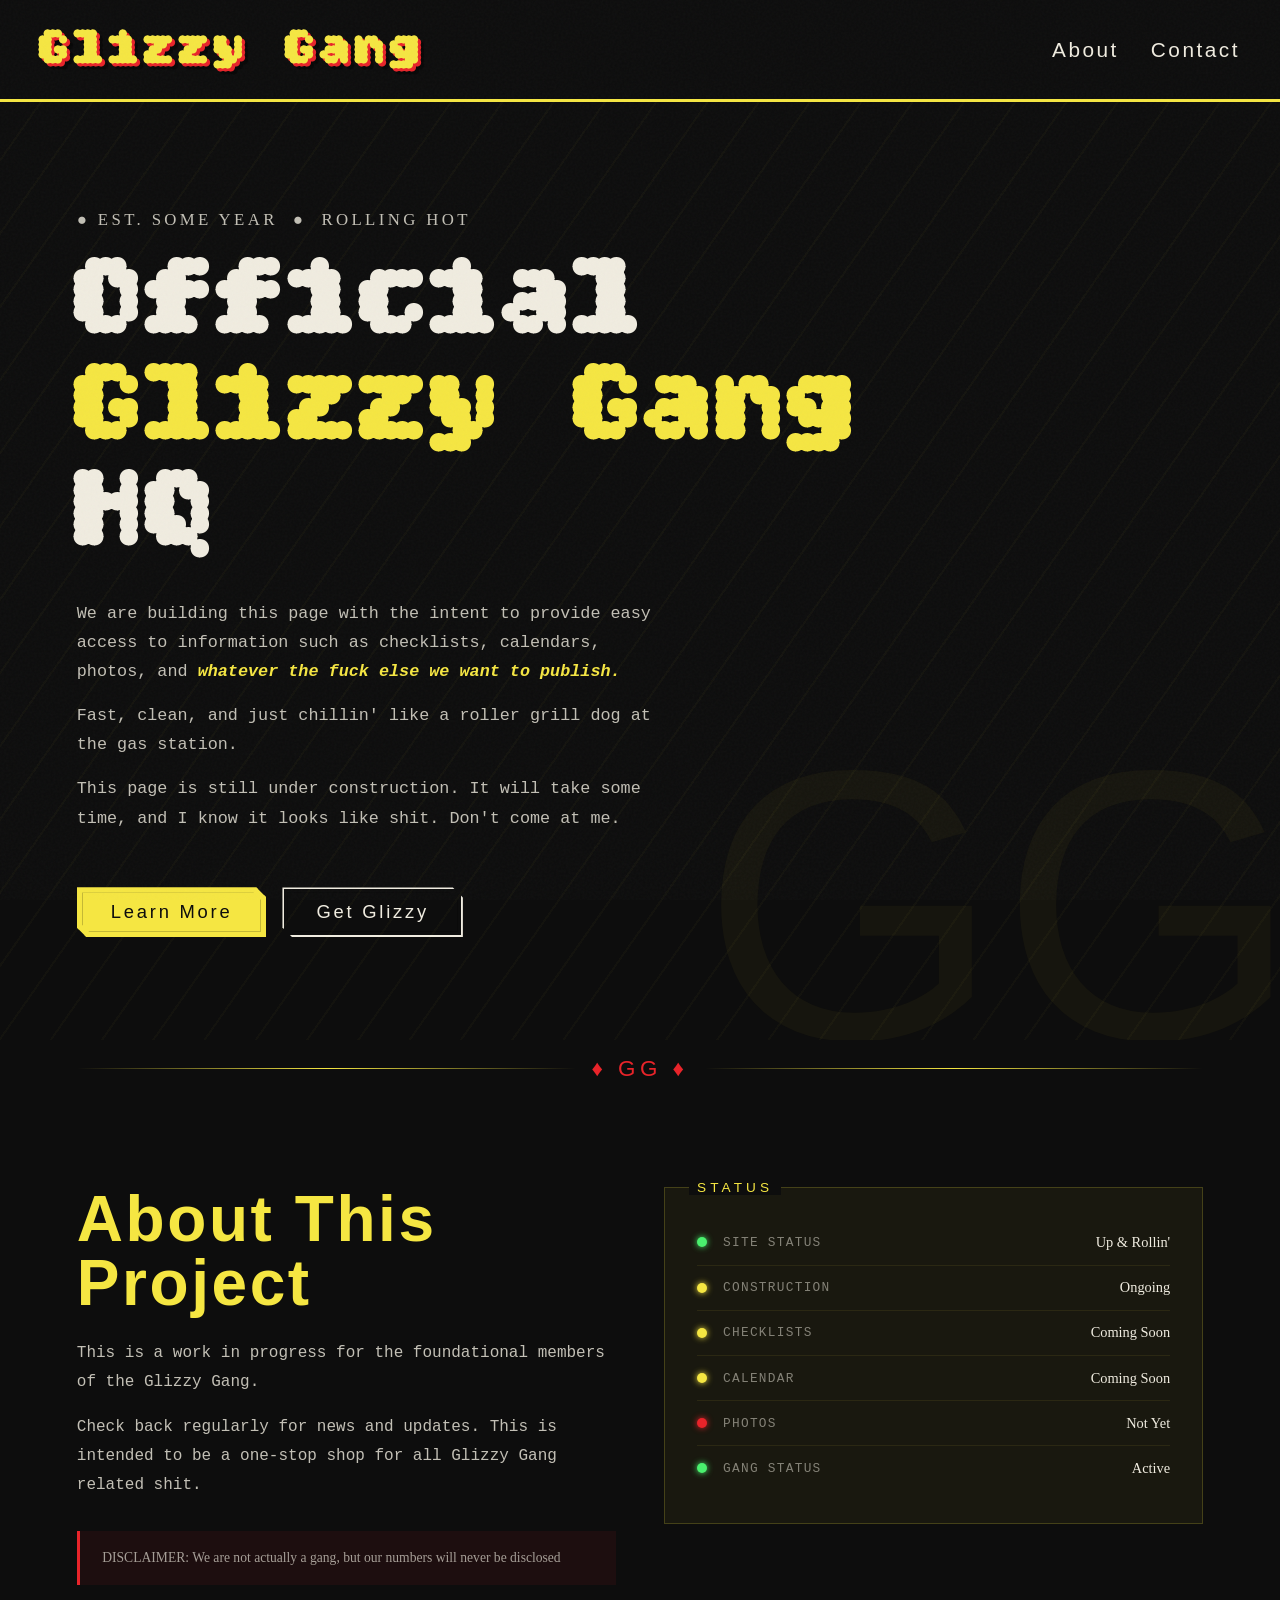
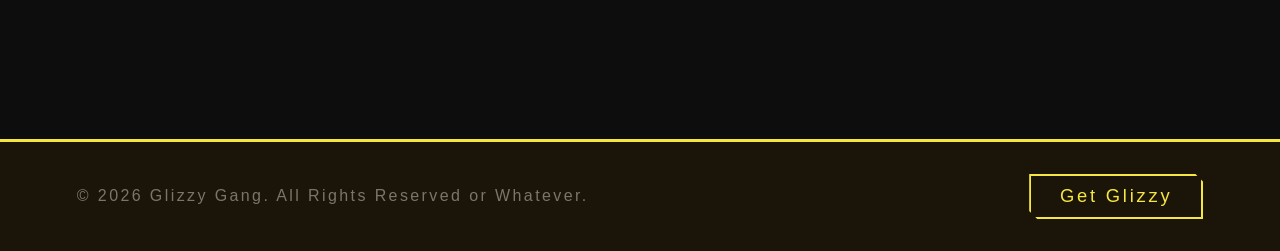
==== index.html @ 9ee218c0 "Major Update index.html New design" ====
<!DOCTYPE html>
<html lang="en">
<head>
    <meta charset="UTF-8">
    <meta name="viewport" content="width=device-width, initial-scale=1.0">
    <title>Glizzy Gang</title>
    <link rel="preconnect" href="https://fonts.googleapis.com">
<link rel="preconnect" href="https://fonts.gstatic.com" crossorigin>
<link href="https://fonts.googleapis.com/css2?family=Bitcount+Grid+Double:wght@100..900&display=swap" rel="stylesheet">

    <style>
        :root {
            --yellow: #f5e642;
            --red: #e8242a;
            --black: #0d0d0d;
            --off-white: #f0ece0;
            --grease: #1a1508;
        }

        * {
            margin: 0;
            padding: 0;
            box-sizing: border-box;
        }

        html {
            scroll-behavior: smooth;
        }

        body {
            background-color: var(--black);
            color: var(--off-white);
            font-family: 'Special Elite', monospace;
            overflow-x: hidden;
            cursor: crosshair;
        }

        /* === GRAIN OVERLAY === */
        body::before {
            content: '';
            position: fixed;
            inset: 0;
            background-image: url("data:image/svg+xml,%3Csvg viewBox='0 0 512 512' xmlns='http://www.w3.org/2000/svg'%3E%3Cfilter id='noise'%3E%3CfeTurbulence type='fractalNoise' baseFrequency='0.75' numOctaves='4' stitchTiles='stitch'/%3E%3C/filter%3E%3Crect width='100%25' height='100%25' filter='url(%23noise)' opacity='0.08'/%3E%3C/svg%3E");
            pointer-events: none;
            z-index: 9999;
            opacity: 0.4;
        }

        /* === HEADER === */
        header {
            display: flex;
            align-items: center;
            justify-content: space-between;
            padding: 1.2rem 2.5rem;
            border-bottom: 3px solid var(--yellow);
            background: var(--black);
            position: sticky;
            top: 0;
            z-index: 100;
        }

        header h1 {
            font-family: 'Bitcount Grid Double', sans-serif;
            font-size: clamp(2rem, 5vw, 3.2rem);
            letter-spacing: 0.08em;
            color: var(--yellow);
            text-shadow: 3px 3px 0 var(--red), 6px 6px 0 rgba(0,0,0,0.4);
            animation: flicker 6s infinite;
        }

        @keyframes flicker {
            0%, 95%, 100% { opacity: 1; }
            96% { opacity: 0.7; }
            97% { opacity: 1; }
            98% { opacity: 0.5; }
            99% { opacity: 1; }
        }

        nav {
            display: flex;
            gap: 2rem;
        }

        nav a {
            font-family: 'Bebas Neue', sans-serif;
            font-size: 1.3rem;
            letter-spacing: 0.12em;
            color: var(--off-white);
            text-decoration: none;
            position: relative;
            transition: color 0.2s;
        }

        nav a::after {
            content: '';
            position: absolute;
            bottom: -3px;
            left: 0;
            width: 0;
            height: 2px;
            background: var(--red);
            transition: width 0.25s ease;
        }

        nav a:hover {
            color: var(--yellow);
        }

        nav a:hover::after {
            width: 100%;
        }

        /* === HERO === */
        .hero {
            min-height: 90vh;
            display: flex;
            flex-direction: column;
            justify-content: center;
            padding: clamp(3rem, 8vw, 7rem) clamp(1.5rem, 6vw, 5rem);
            position: relative;
            overflow: hidden;
        }

        /* diagonal stripe background */
        .hero::before {
            content: '';
            position: absolute;
            inset: 0;
            background: repeating-linear-gradient(
                -55deg,
                transparent,
                transparent 40px,
                rgba(245, 230, 66, 0.028) 40px,
                rgba(245, 230, 66, 0.028) 42px
            );
            pointer-events: none;
        }

        /* big decorative number */
        .hero::after {
            content: 'GG';
            position: absolute;
            right: -0.05em;
            bottom: -0.15em;
            font-family: 'Bebas Neue', sans-serif;
            font-size: clamp(12rem, 30vw, 26rem);
            color: rgba(245, 230, 66, 0.04);
            line-height: 1;
            pointer-events: none;
            user-select: none;
        }

        .hero-tag {
            font-family: 'Permanent Marker', cursive;
            font-size: clamp(0.8rem, 2vw, 1rem);
            color: var(--red);
            letter-spacing: 0.2em;
            text-transform: uppercase;
            margin-bottom: 1rem;
            animation: slideIn 0.6s ease both;
        }

        .hero h2 {
            font-family: 'Bitcount Grid Double', sans-serif;
            font-size: clamp(3rem, 9vw, 8rem);
            line-height: 0.92;
            letter-spacing: 0.02em;
            color: var(--off-white);
            max-width: 14ch;
            margin-bottom: 2rem;
            animation: slideIn 0.7s ease 0.1s both;
        }

        .hero h2 span {
            color: var(--yellow);
            display: block;
        }

        .hero-body {
            max-width: 600px;
            animation: slideIn 0.7s ease 0.2s both;
        }

        .hero p {
            font-size: clamp(0.9rem, 1.8vw, 1.05rem);
            line-height: 1.75;
            color: rgba(240, 236, 224, 0.8);
            margin-bottom: 0.9rem;
        }

        .hero p strong {
            color: var(--yellow);
            font-style: italic;
        }

        .hero-actions {
            margin-top: 2.5rem;
            display: flex;
            gap: 1rem;
            flex-wrap: wrap;
            animation: slideIn 0.7s ease 0.3s both;
        }

        .btn {
            display: inline-block;
            font-family: 'Bebas Neue', sans-serif;
            font-size: 1.15rem;
            letter-spacing: 0.15em;
            padding: 0.75rem 2rem;
            background: var(--yellow);
            color: var(--black);
            text-decoration: none;
            border: 2px solid var(--yellow);
            position: relative;
            transition: all 0.18s ease;
            clip-path: polygon(0 0, calc(100% - 10px) 0, 100% 10px, 100% 100%, 10px 100%, 0 calc(100% - 10px));
        }

        .btn::before {
            content: '';
            position: absolute;
            inset: 3px;
            border: 1px solid rgba(0,0,0,0.2);
            clip-path: polygon(0 0, calc(100% - 8px) 0, 100% 8px, 100% 100%, 8px 100%, 0 calc(100% - 8px));
            pointer-events: none;
        }

        .btn:hover {
            background: var(--red);
            border-color: var(--red);
            color: var(--off-white);
            transform: translate(-2px, -2px);
            box-shadow: 4px 4px 0 var(--yellow);
        }

        .btn-ghost {
            background: transparent;
            color: var(--off-white);
            border-color: var(--off-white);
        }

        .btn-ghost:hover {
            background: var(--off-white);
            color: var(--black);
            box-shadow: 4px 4px 0 rgba(240, 236, 224, 0.3);
        }

        /* === DIVIDER === */
        .divider {
            display: flex;
            align-items: center;
            gap: 1rem;
            padding: 0 clamp(1.5rem, 6vw, 5rem);
            margin: 1rem 0;
        }

        .divider-line {
            flex: 1;
            height: 1px;
            background: linear-gradient(90deg, transparent, var(--yellow), transparent);
        }

        .divider-icon {
            font-family: 'Bebas Neue', sans-serif;
            font-size: 1.4rem;
            color: var(--red);
            letter-spacing: 0.2em;
        }

        /* === MAIN CONTENT === */
        .content {
            padding: clamp(3rem, 7vw, 6rem) clamp(1.5rem, 6vw, 5rem);
            display: grid;
            grid-template-columns: 1fr 1fr;
            gap: 3rem;
            align-items: start;
        }

        @media (max-width: 700px) {
            .content { grid-template-columns: 1fr; }
        }

        .content-left {
            animation: slideIn 0.6s ease 0.1s both;
        }

        .content h3 {
            font-family: 'Bebas Neue', sans-serif;
            font-size: clamp(2.5rem, 5vw, 4rem);
            color: var(--yellow);
            line-height: 1;
            margin-bottom: 1.5rem;
            letter-spacing: 0.04em;
        }

        .content p {
            font-size: 1rem;
            line-height: 1.8;
            color: rgba(240, 236, 224, 0.8);
            margin-bottom: 1rem;
        }

        .disclaimer {
            margin-top: 2rem;
            padding: 1rem 1.4rem;
            border-left: 3px solid var(--red);
            background: rgba(232, 36, 42, 0.07);
            font-family: 'Permanent Marker', cursive;
            font-size: 0.85rem;
            color: rgba(240, 236, 224, 0.65);
            line-height: 1.6;
        }

        /* === STATUS CARD === */
        .status-card {
            background: rgba(245, 230, 66, 0.05);
            border: 1px solid rgba(245, 230, 66, 0.2);
            padding: 2rem;
            position: relative;
            animation: slideIn 0.6s ease 0.2s both;
        }

        .status-card::before {
            content: 'STATUS';
            position: absolute;
            top: -0.6em;
            left: 1.5rem;
            font-family: 'Bebas Neue', sans-serif;
            font-size: 0.85rem;
            letter-spacing: 0.3em;
            background: var(--black);
            padding: 0 0.5rem;
            color: var(--yellow);
        }

        .status-item {
            display: flex;
            align-items: center;
            gap: 1rem;
            padding: 0.85rem 0;
            border-bottom: 1px solid rgba(245, 230, 66, 0.08);
            font-size: 0.95rem;
        }

        .status-item:last-child {
            border-bottom: none;
        }

        .status-dot {
            width: 10px;
            height: 10px;
            border-radius: 50%;
            flex-shrink: 0;
        }

        .dot-red { background: var(--red); box-shadow: 0 0 6px var(--red); }
        .dot-yellow {
            background: var(--yellow);
            box-shadow: 0 0 6px var(--yellow);
            animation: pulse 2s infinite;
        }
        .dot-green { background: #4af06e; box-shadow: 0 0 6px #4af06e; }

        @keyframes pulse {
            0%, 100% { opacity: 1; }
            50% { opacity: 0.4; }
        }

        .status-label {
            color: rgba(240, 236, 224, 0.5);
            font-size: 0.8rem;
            letter-spacing: 0.1em;
            text-transform: uppercase;
        }

        .status-value {
            margin-left: auto;
            font-family: 'Permanent Marker', cursive;
            font-size: 0.9rem;
            color: var(--off-white);
        }

        /* === FOOTER === */
        footer {
            margin-top: 4rem;
            padding: 2rem clamp(1.5rem, 6vw, 5rem);
            border-top: 3px solid var(--yellow);
            display: flex;
            align-items: center;
            justify-content: space-between;
            flex-wrap: wrap;
            gap: 1rem;
            background: var(--grease);
        }

        footer p {
            font-family: 'Bebas Neue', sans-serif;
            font-size: 1rem;
            letter-spacing: 0.15em;
            color: rgba(240, 236, 224, 0.45);
        }

        .email-btn {
            display: inline-block;
            font-family: 'Bebas Neue', sans-serif;
            font-size: 1.15rem;
            letter-spacing: 0.15em;
            padding: 0.6rem 1.8rem;
            background: transparent;
            color: var(--yellow);
            text-decoration: none;
            border: 2px solid var(--yellow);
            transition: all 0.18s ease;
            clip-path: polygon(0 0, calc(100% - 8px) 0, 100% 8px, 100% 100%, 8px 100%, 0 calc(100% - 8px));
        }

        .email-btn:hover {
            background: var(--yellow);
            color: var(--black);
        }

        /* === ANIMATIONS === */
        @keyframes slideIn {
            from {
                opacity: 0;
                transform: translateY(22px);
            }
            to {
                opacity: 1;
                transform: translateY(0);
            }
        }

        /* === SCROLLBAR === */
        ::-webkit-scrollbar { width: 6px; }
        ::-webkit-scrollbar-track { background: var(--black); }
        ::-webkit-scrollbar-thumb { background: var(--yellow); }
    </style>
</head>
<body>

    <header>
        <h1>Glizzy Gang</h1>
        <nav>
            <a href="#about">About</a>
            <a href="#contact">Contact</a>
        </nav>
    </header>

    <section class="hero">
        <p class="hero-tag">&#9679; Est. Some Year &nbsp;&#9679;&nbsp; Rolling Hot</p>
        <h2>Official <span>Glizzy Gang</span> HQ</h2>
        <div class="hero-body">
            <p>We are building this page with the intent to provide easy access to information such as checklists, calendars, photos, and <strong>whatever the fuck else we want to publish.</strong></p>
            <p>Fast, clean, and just chillin' like a roller grill dog at the gas station.</p>
            <p>This page is still under construction. It will take some time, and I know it looks like shit. Don't come at me.</p>
        </div>
        <div class="hero-actions">
            <a href="#about" class="btn">Learn More</a>
            <a href="#contact" class="btn btn-ghost">Get Glizzy</a>
        </div>
    </section>

    <div class="divider">
        <div class="divider-line"></div>
        <span class="divider-icon">&#9830; GG &#9830;</span>
        <div class="divider-line"></div>
    </div>

    <main class="content" id="about">
        <div class="content-left">
            <h3>About This Project</h3>
            <p>This is a work in progress for the foundational members of the Glizzy Gang.</p>
            <p>Check back regularly for news and updates. This is intended to be a one-stop shop for all Glizzy Gang related shit.</p>
            <div class="disclaimer">
                DISCLAIMER: We are not actually a gang, but our numbers will never be disclosed
            </div>
        </div>

        <div class="status-card">
            <div class="status-item">
                <div class="status-dot dot-green"></div>
                <span class="status-label">Site Status</span>
                <span class="status-value">Up & Rollin'</span>
            </div>
            <div class="status-item">
                <div class="status-dot dot-yellow"></div>
                <span class="status-label">Construction</span>
                <span class="status-value">Ongoing</span>
            </div>
            <div class="status-item">
                <div class="status-dot dot-yellow"></div>
                <span class="status-label">Checklists</span>
                <span class="status-value">Coming Soon</span>
            </div>
            <div class="status-item">
                <div class="status-dot dot-yellow"></div>
                <span class="status-label">Calendar</span>
                <span class="status-value">Coming Soon</span>
            </div>
            <div class="status-item">
                <div class="status-dot dot-red"></div>
                <span class="status-label">Photos</span>
                <span class="status-value">Not Yet</span>
            </div>
            <div class="status-item">
                <div class="status-dot dot-green"></div>
                <span class="status-label">Gang Status</span>
                <span class="status-value">Active</span>
            </div>
        </div>
    </main>

    <footer id="contact">
        <p>&copy; 2026 Glizzy Gang. All Rights Reserved or Whatever.</p>
        <p><a href="mailto:info@glizzygang.club" class="email-btn">Get Glizzy</a></p>
    </footer>

</body>
</html>
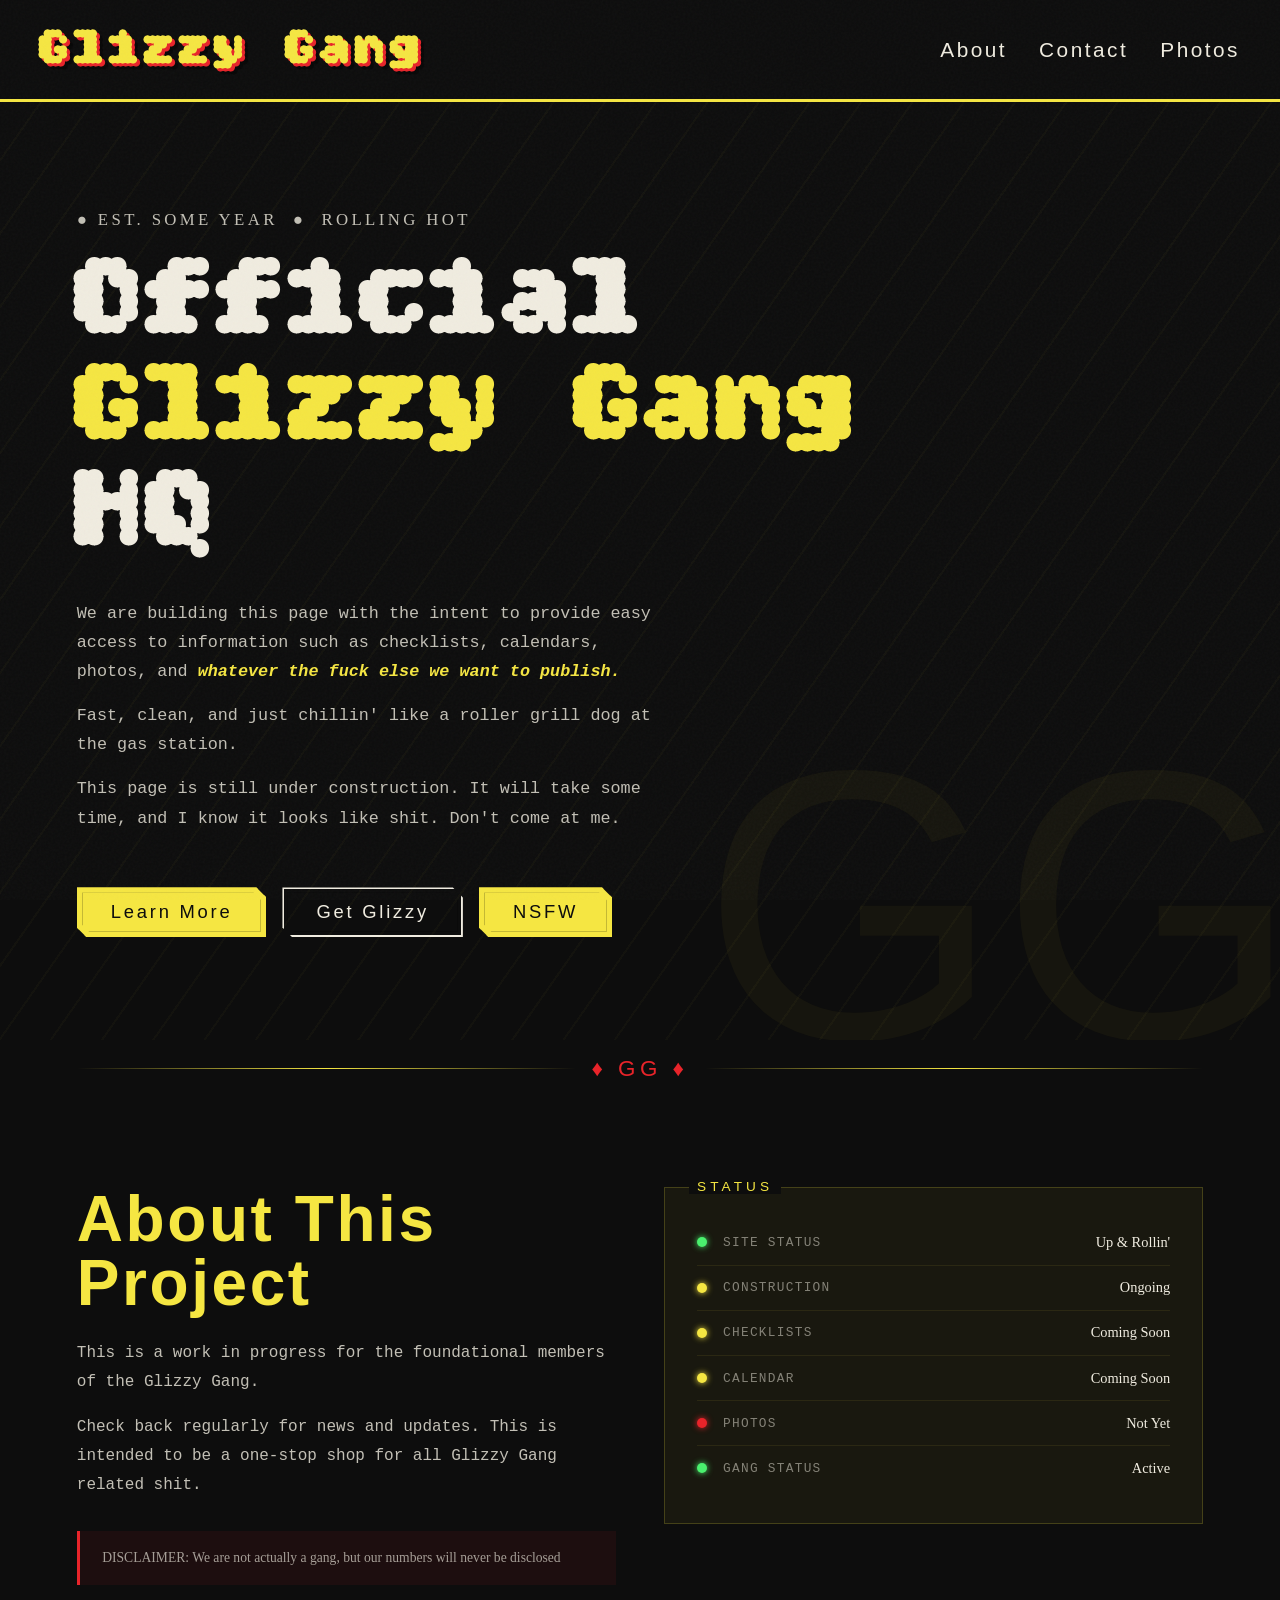
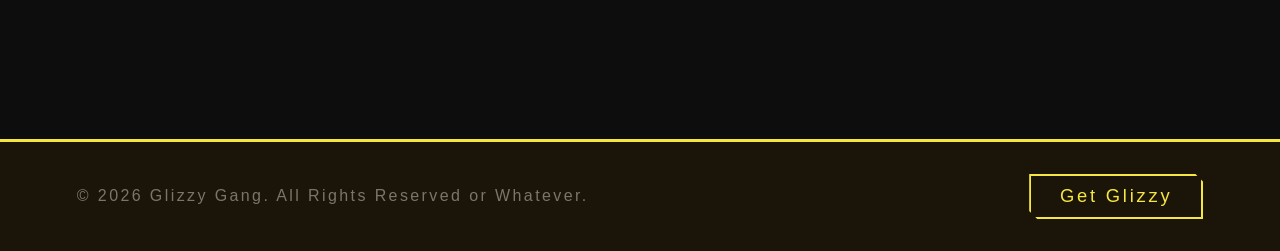
==== commit b60af57b: "Update index.html Add photos button" ====
--- a/index.html
+++ b/index.html
@@ -444,6 +444,7 @@
         <nav>
             <a href="#about">About</a>
             <a href="#contact">Contact</a>
+            <a href="#photos">Photos</a>
         </nav>
     </header>
 
@@ -458,6 +459,7 @@
         <div class="hero-actions">
             <a href="#about" class="btn">Learn More</a>
             <a href="#contact" class="btn btn-ghost">Get Glizzy</a>
+            <a href="#photos" class="btn">NSFW</a>
         </div>
     </section>
 
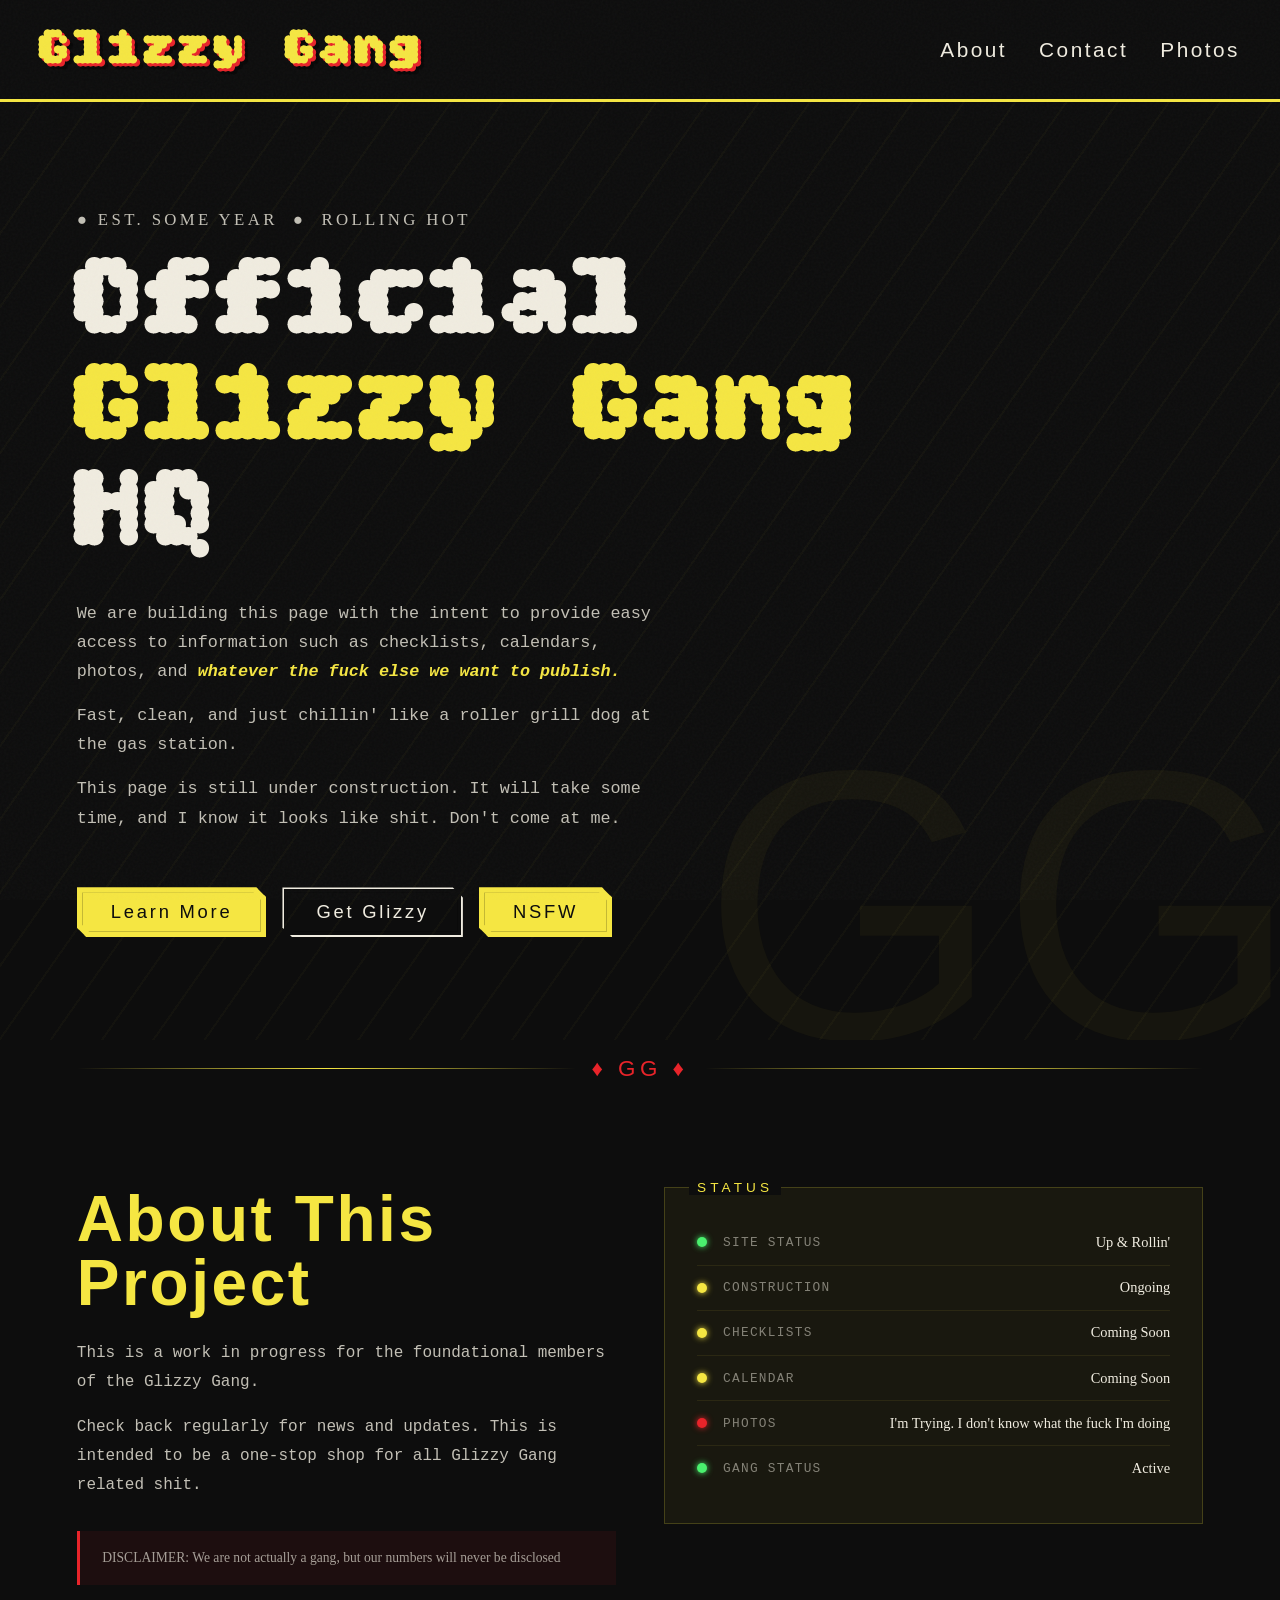
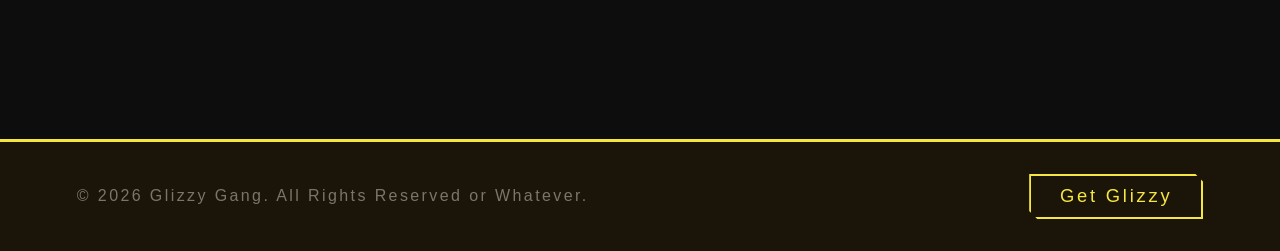
==== commit bee218f8: "Update index.html" ====
--- a/index.html
+++ b/index.html
@@ -503,7 +503,7 @@
             <div class="status-item">
                 <div class="status-dot dot-red"></div>
                 <span class="status-label">Photos</span>
-                <span class="status-value">Not Yet</span>
+                <span class="status-value">I'm Trying. I don't know what the fuck I'm doing</span>
             </div>
             <div class="status-item">
                 <div class="status-dot dot-green"></div>
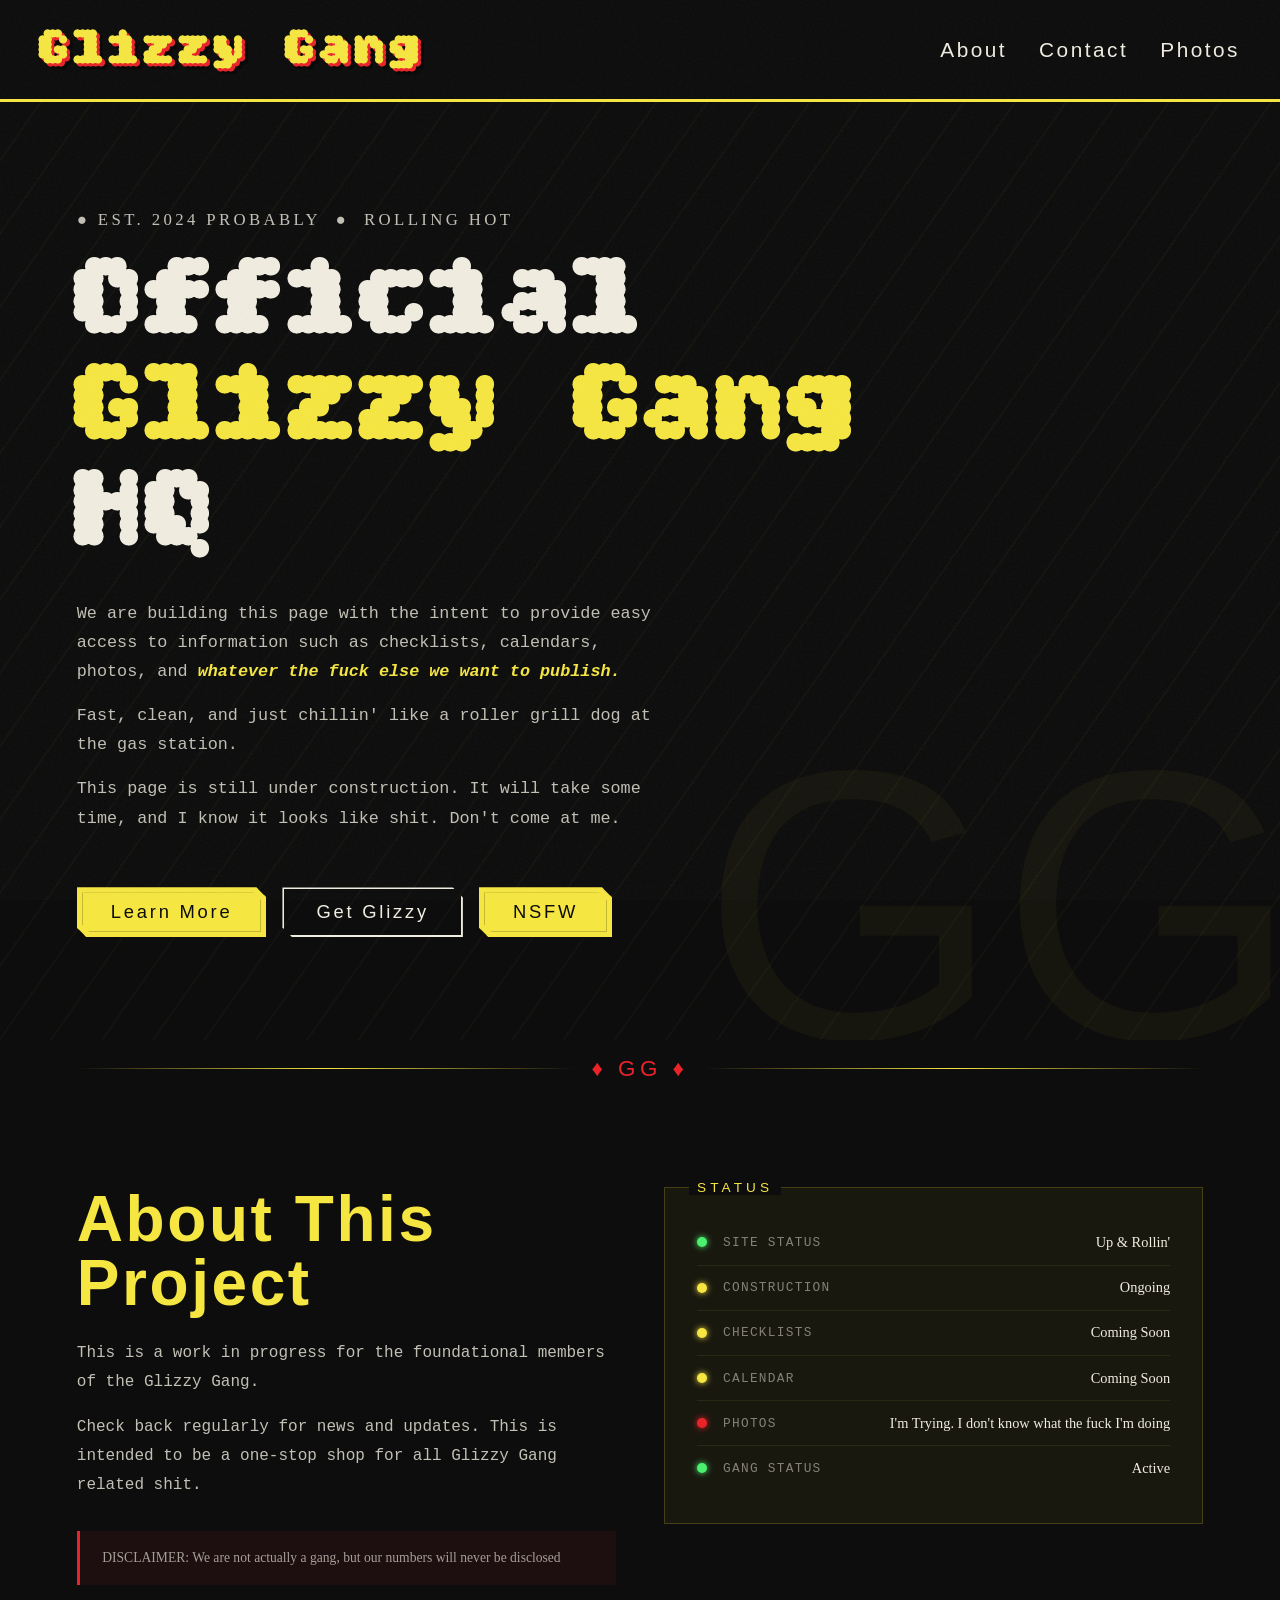
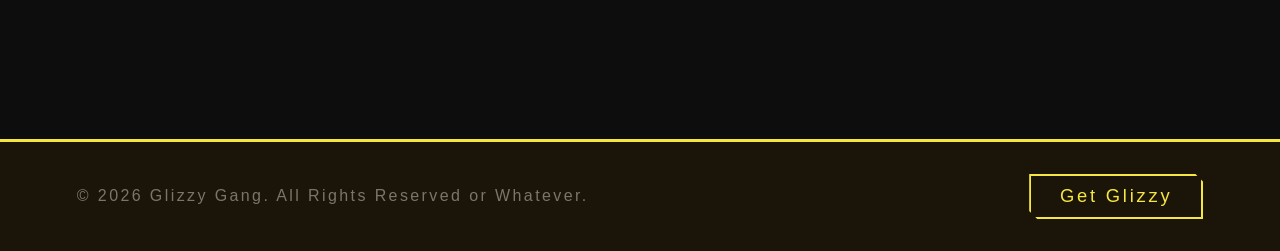
==== commit 988c4084: "Update index.html" ====
--- a/index.html
+++ b/index.html
@@ -449,7 +449,7 @@
     </header>
 
     <section class="hero">
-        <p class="hero-tag">&#9679; Est. Some Year &nbsp;&#9679;&nbsp; Rolling Hot</p>
+        <p class="hero-tag">&#9679; Est. 2024 probably &nbsp;&#9679;&nbsp; Rolling Hot</p>
         <h2>Official <span>Glizzy Gang</span> HQ</h2>
         <div class="hero-body">
             <p>We are building this page with the intent to provide easy access to information such as checklists, calendars, photos, and <strong>whatever the fuck else we want to publish.</strong></p>
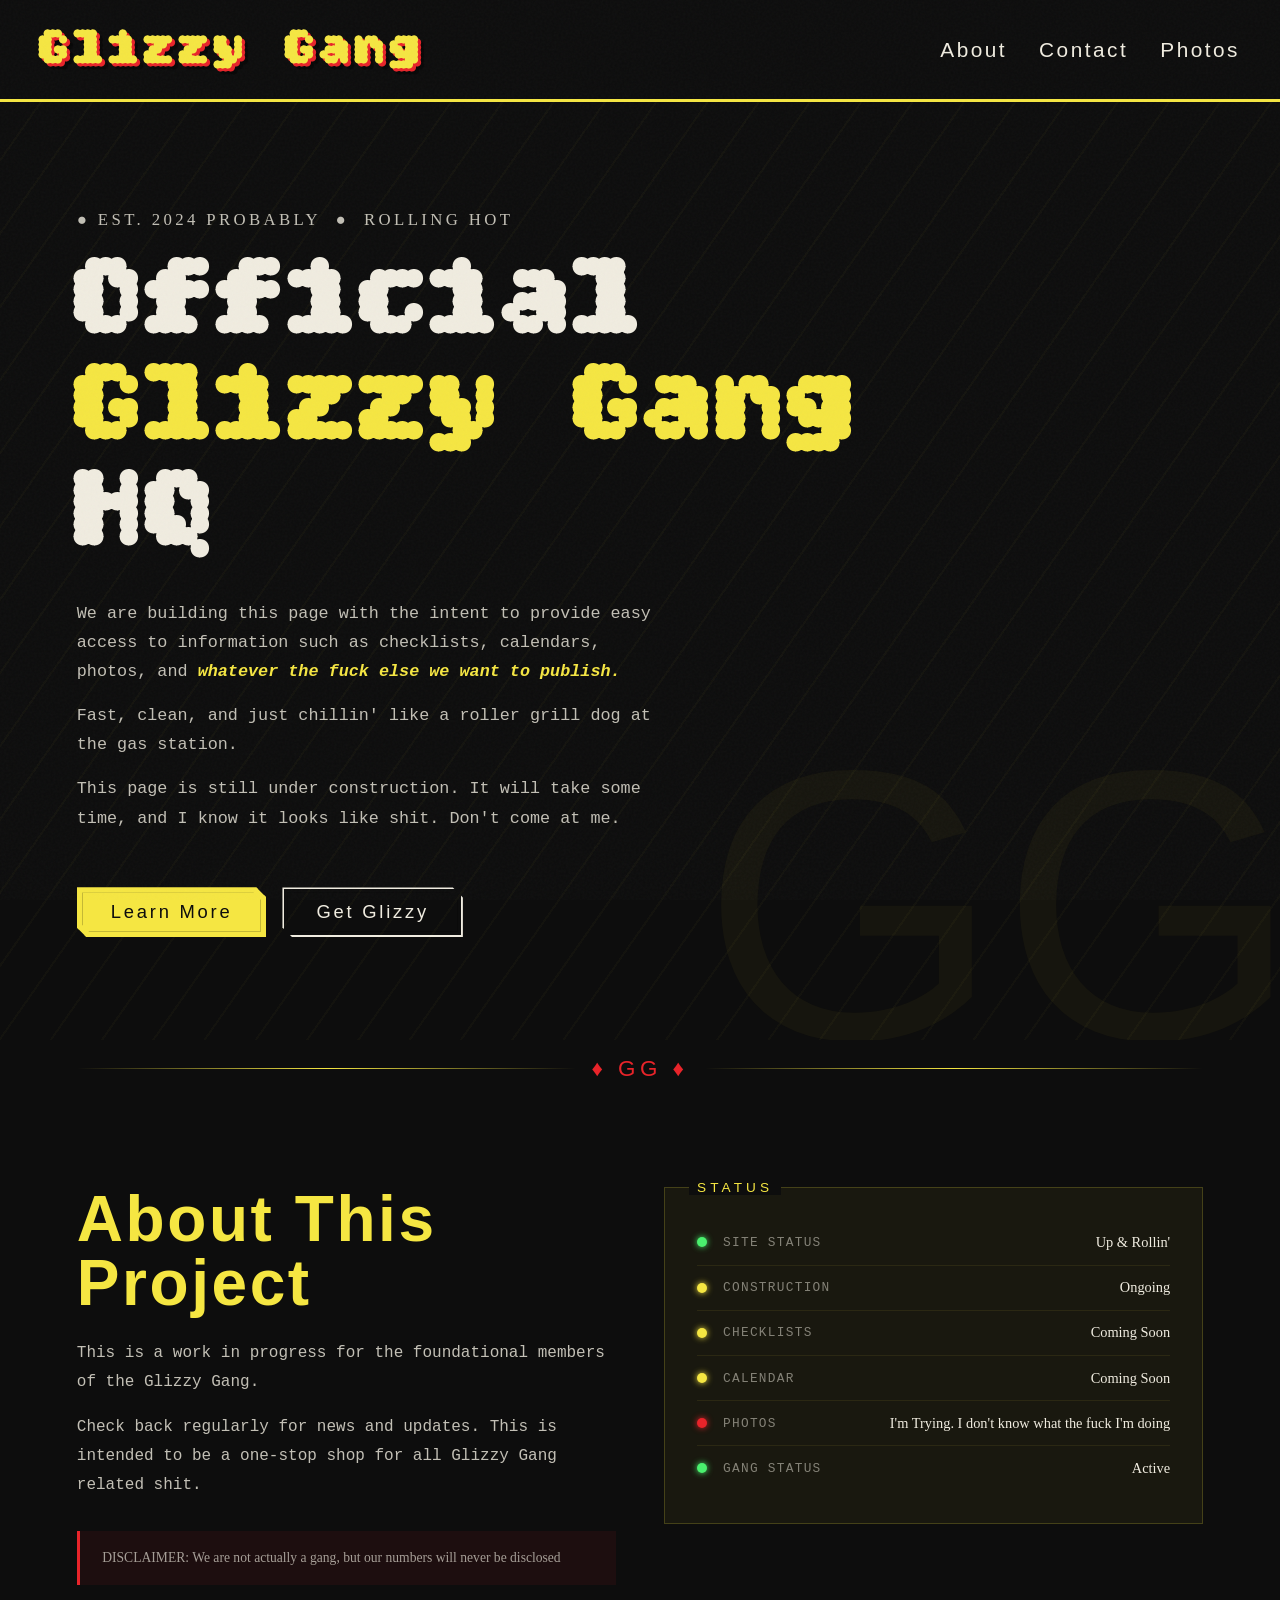
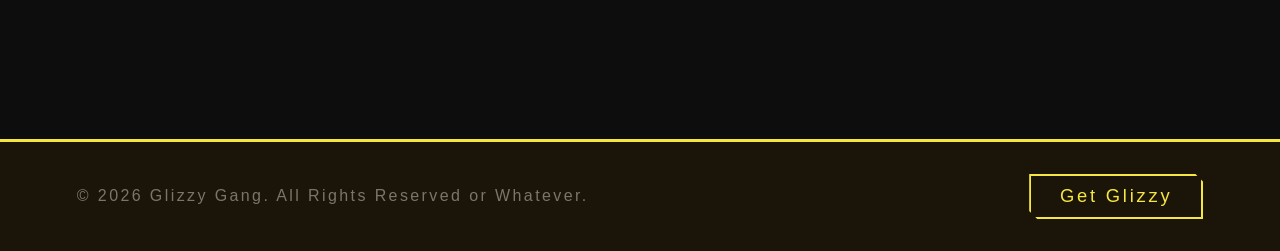
==== commit c8ca4f92: "Update index.html" ====
--- a/index.html
+++ b/index.html
@@ -444,7 +444,7 @@
         <nav>
             <a href="#about">About</a>
             <a href="#contact">Contact</a>
-            <a href="#photos">Photos</a>
+            <a href="photos.html">Photos</a>
         </nav>
     </header>
 
@@ -459,9 +459,8 @@
         <div class="hero-actions">
             <a href="#about" class="btn">Learn More</a>
             <a href="#contact" class="btn btn-ghost">Get Glizzy</a>
-            <a href="#photos" class="btn">NSFW</a>
         </div>
-    </section>
+        </section>
 
     <div class="divider">
         <div class="divider-line"></div>
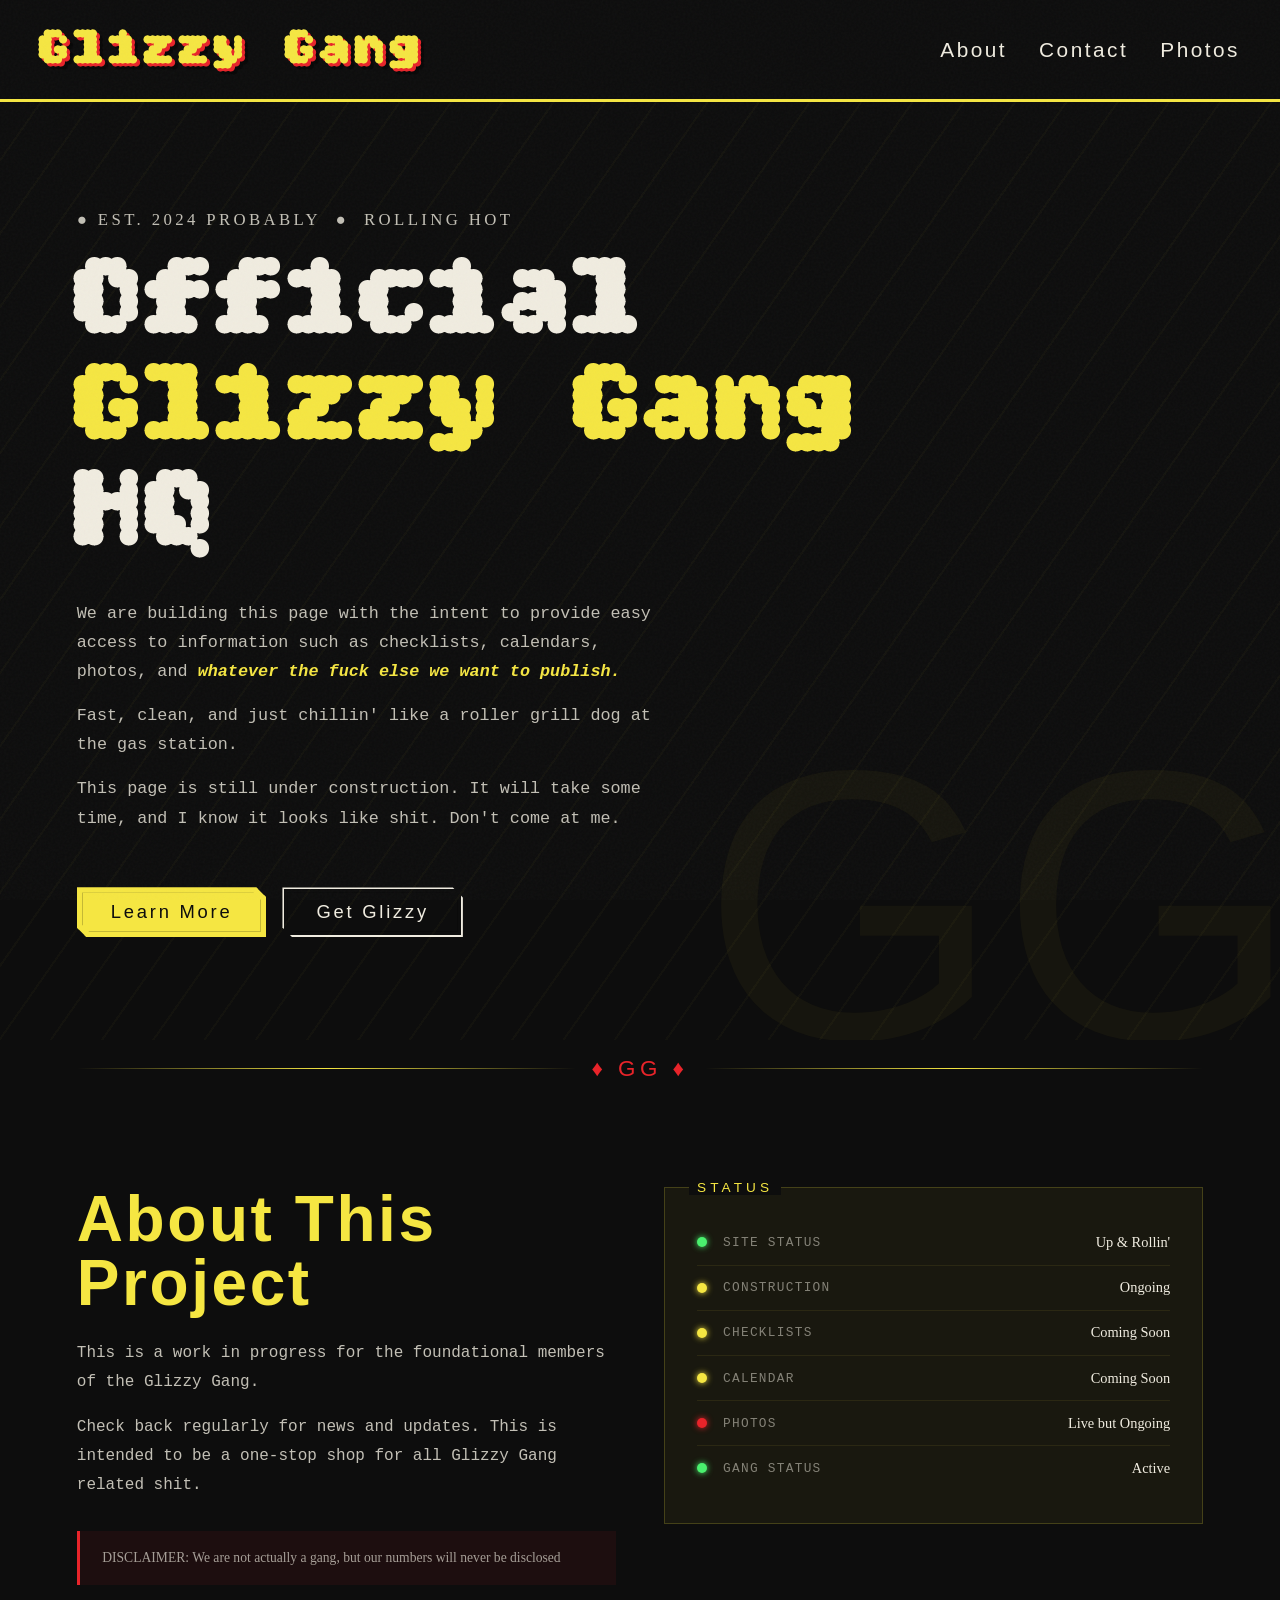
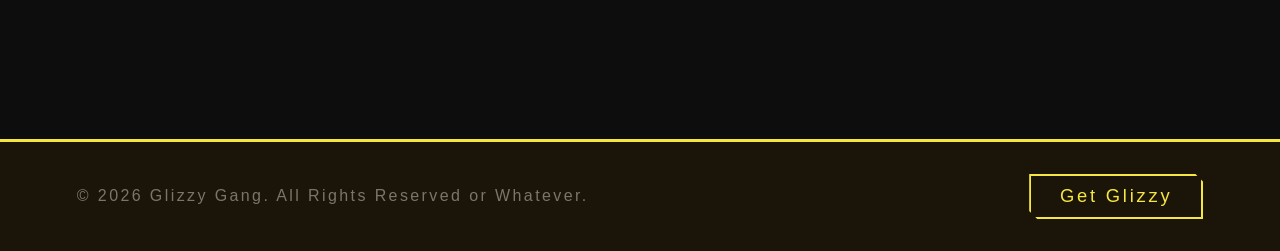
==== commit 30fbbeac: "Update index.html Status update (photos)" ====
--- a/index.html
+++ b/index.html
@@ -502,7 +502,7 @@
             <div class="status-item">
                 <div class="status-dot dot-red"></div>
                 <span class="status-label">Photos</span>
-                <span class="status-value">I'm Trying. I don't know what the fuck I'm doing</span>
+                <span class="status-value">Live but Ongoing</span>
             </div>
             <div class="status-item">
                 <div class="status-dot dot-green"></div>
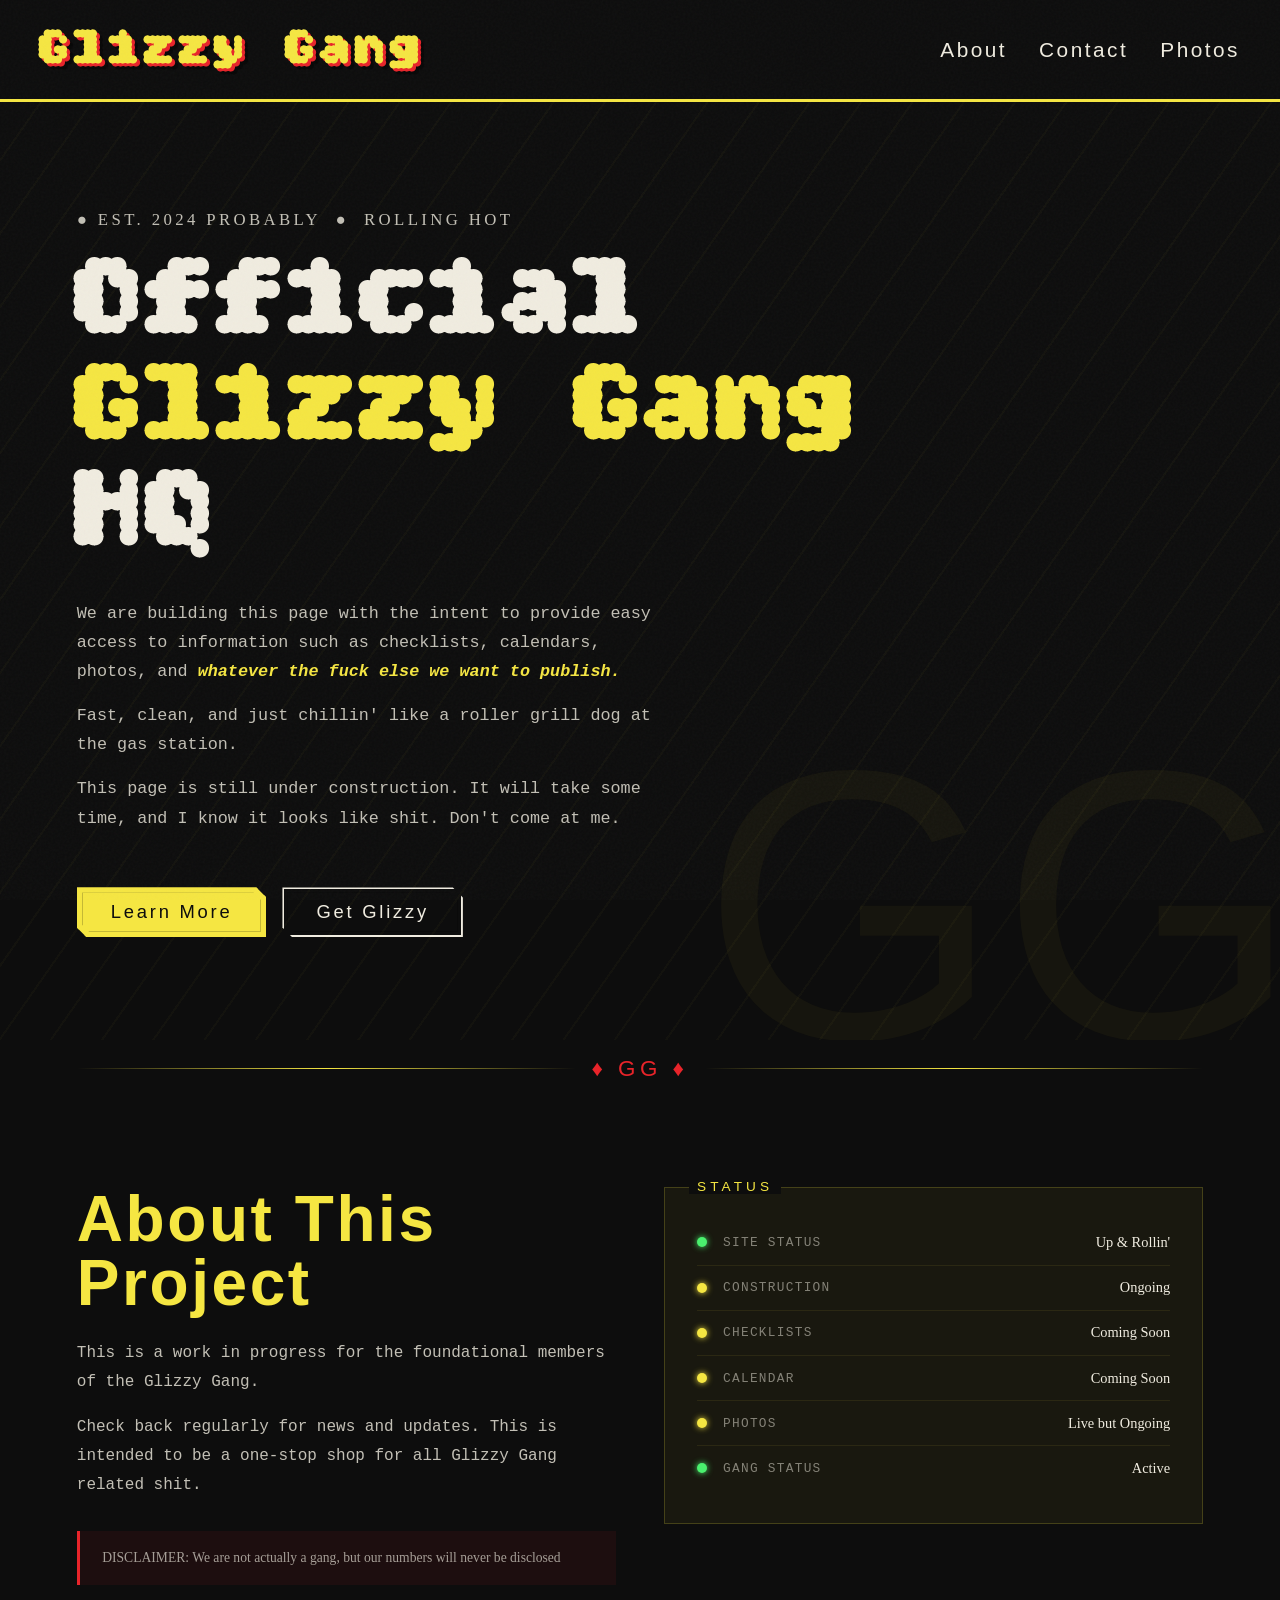
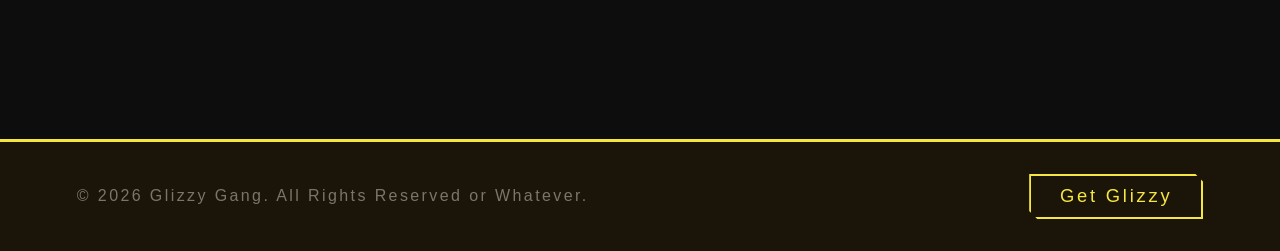
==== commit bea6808e: "Update index.html" ====
--- a/index.html
+++ b/index.html
@@ -500,7 +500,7 @@
                 <span class="status-value">Coming Soon</span>
             </div>
             <div class="status-item">
-                <div class="status-dot dot-red"></div>
+                <div class="status-dot dot-yellow"></div>
                 <span class="status-label">Photos</span>
                 <span class="status-value">Live but Ongoing</span>
             </div>
